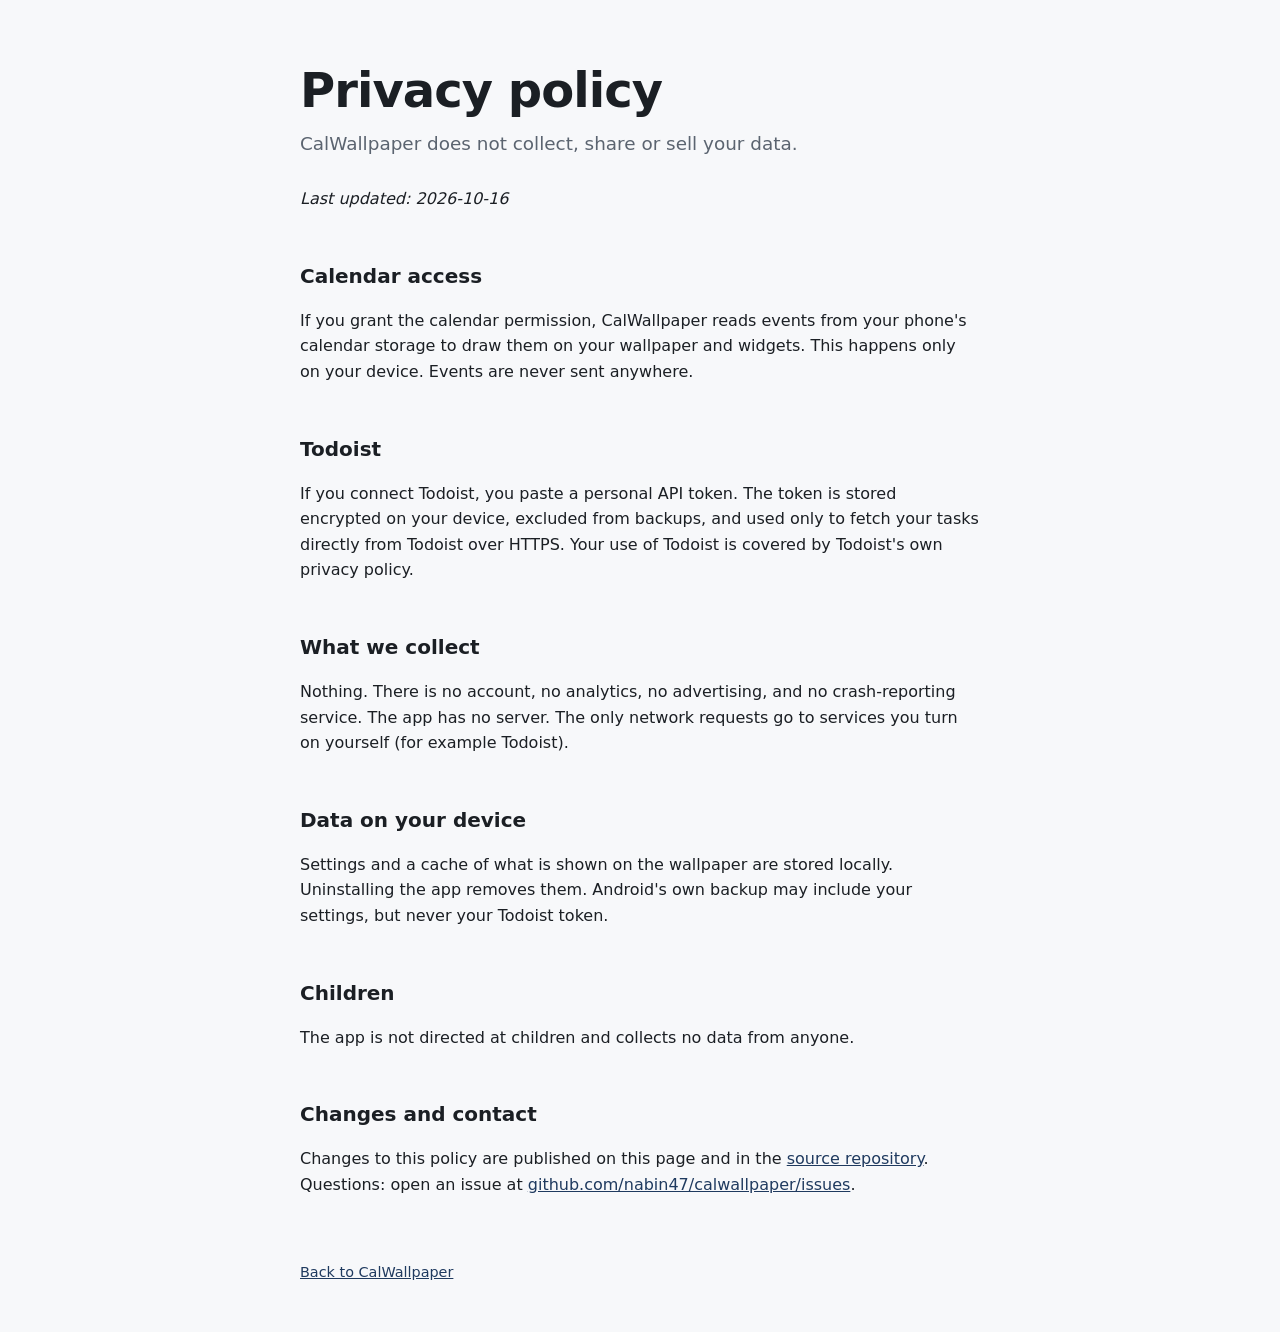
==== site/privacy/index.html @ ff8e667d "feat(site): add landing page with latest-release download and privacy policy Co-Authored-By: Claude " ====
<!doctype html>
<html lang="en">
<head>
  <meta charset="utf-8">
  <meta name="viewport" content="width=device-width, initial-scale=1">
  <title>Privacy policy · CalWallpaper</title>
  <link rel="stylesheet" href="../style.css">
</head>
<body>
  <header>
    <h1>Privacy policy</h1>
    <p class="lead">CalWallpaper does not collect, share or sell your data.</p>
  </header>
  <main>
    <p><em>Last updated: 2026-10-16</em></p>

    <h2>Calendar access</h2>
    <p>If you grant the calendar permission, CalWallpaper reads events from your phone's calendar storage
      to draw them on your wallpaper and widgets. This happens only on your device. Events are never sent anywhere.</p>

    <h2>Todoist</h2>
    <p>If you connect Todoist, you paste a personal API token. The token is stored encrypted on your device,
      excluded from backups, and used only to fetch your tasks directly from Todoist over HTTPS.
      Your use of Todoist is covered by Todoist's own privacy policy.</p>

    <h2>What we collect</h2>
    <p>Nothing. There is no account, no analytics, no advertising, and no crash-reporting service.
      The app has no server. The only network requests go to services you turn on yourself (for example Todoist).</p>

    <h2>Data on your device</h2>
    <p>Settings and a cache of what is shown on the wallpaper are stored locally. Uninstalling the app removes them.
      Android's own backup may include your settings, but never your Todoist token.</p>

    <h2>Children</h2>
    <p>The app is not directed at children and collects no data from anyone.</p>

    <h2>Changes and contact</h2>
    <p>Changes to this policy are published on this page and in the
      <a href="https://github.com/nabin47/calwallpaper">source repository</a>.
      Questions: open an issue at <a href="https://github.com/nabin47/calwallpaper/issues">github.com/nabin47/calwallpaper/issues</a>.</p>
  </main>
  <footer><a href="../">Back to CalWallpaper</a></footer>
</body>
</html>
---- site/style.css ----
:root {
  --bg: #f7f8fa;
  --surface: #ffffff;
  --text: #1b1f24;
  --muted: #5b6470;
  --accent: #1f3a5f;
  --accent-text: #ffffff;
  --border: #e3e6ea;
  color-scheme: light dark;
}

@media (prefers-color-scheme: dark) {
  :root {
    --bg: #0f1216;
    --surface: #171b21;
    --text: #e8eaed;
    --muted: #9aa3ad;
    --accent: #9cc1ee;
    --accent-text: #0f1216;
    --border: #262c34;
  }
}

* { box-sizing: border-box; }

body {
  margin: 0;
  background: var(--bg);
  color: var(--text);
  font-family: system-ui, -apple-system, "Segoe UI", Roboto, sans-serif;
  line-height: 1.6;
}

main, header, footer {
  max-width: 720px;
  margin: 0 auto;
  padding: 0 20px;
}

header { padding-top: 64px; }

h1 { font-size: clamp(2rem, 6vw, 3rem); line-height: 1.1; margin: 0 0 12px; letter-spacing: -0.02em; }
h2 { font-size: 1.25rem; margin: 48px 0 12px; }
p.lead { font-size: 1.15rem; color: var(--muted); margin: 0 0 28px; }

.button {
  display: inline-block;
  background: var(--accent);
  color: var(--accent-text);
  padding: 14px 22px;
  border-radius: 12px;
  font-weight: 600;
  text-decoration: none;
}
.button:focus-visible { outline: 3px solid var(--muted); outline-offset: 3px; }
.meta { color: var(--muted); font-size: 0.9rem; margin-top: 10px; }

.features { list-style: none; padding: 0; display: grid; gap: 12px; }
.features li {
  background: var(--surface);
  border: 1px solid var(--border);
  border-radius: 14px;
  padding: 16px 18px;
}
.features strong { display: block; }
.features span { color: var(--muted); }

a { color: var(--accent); }
footer { padding-top: 48px; padding-bottom: 48px; color: var(--muted); font-size: 0.9rem; }
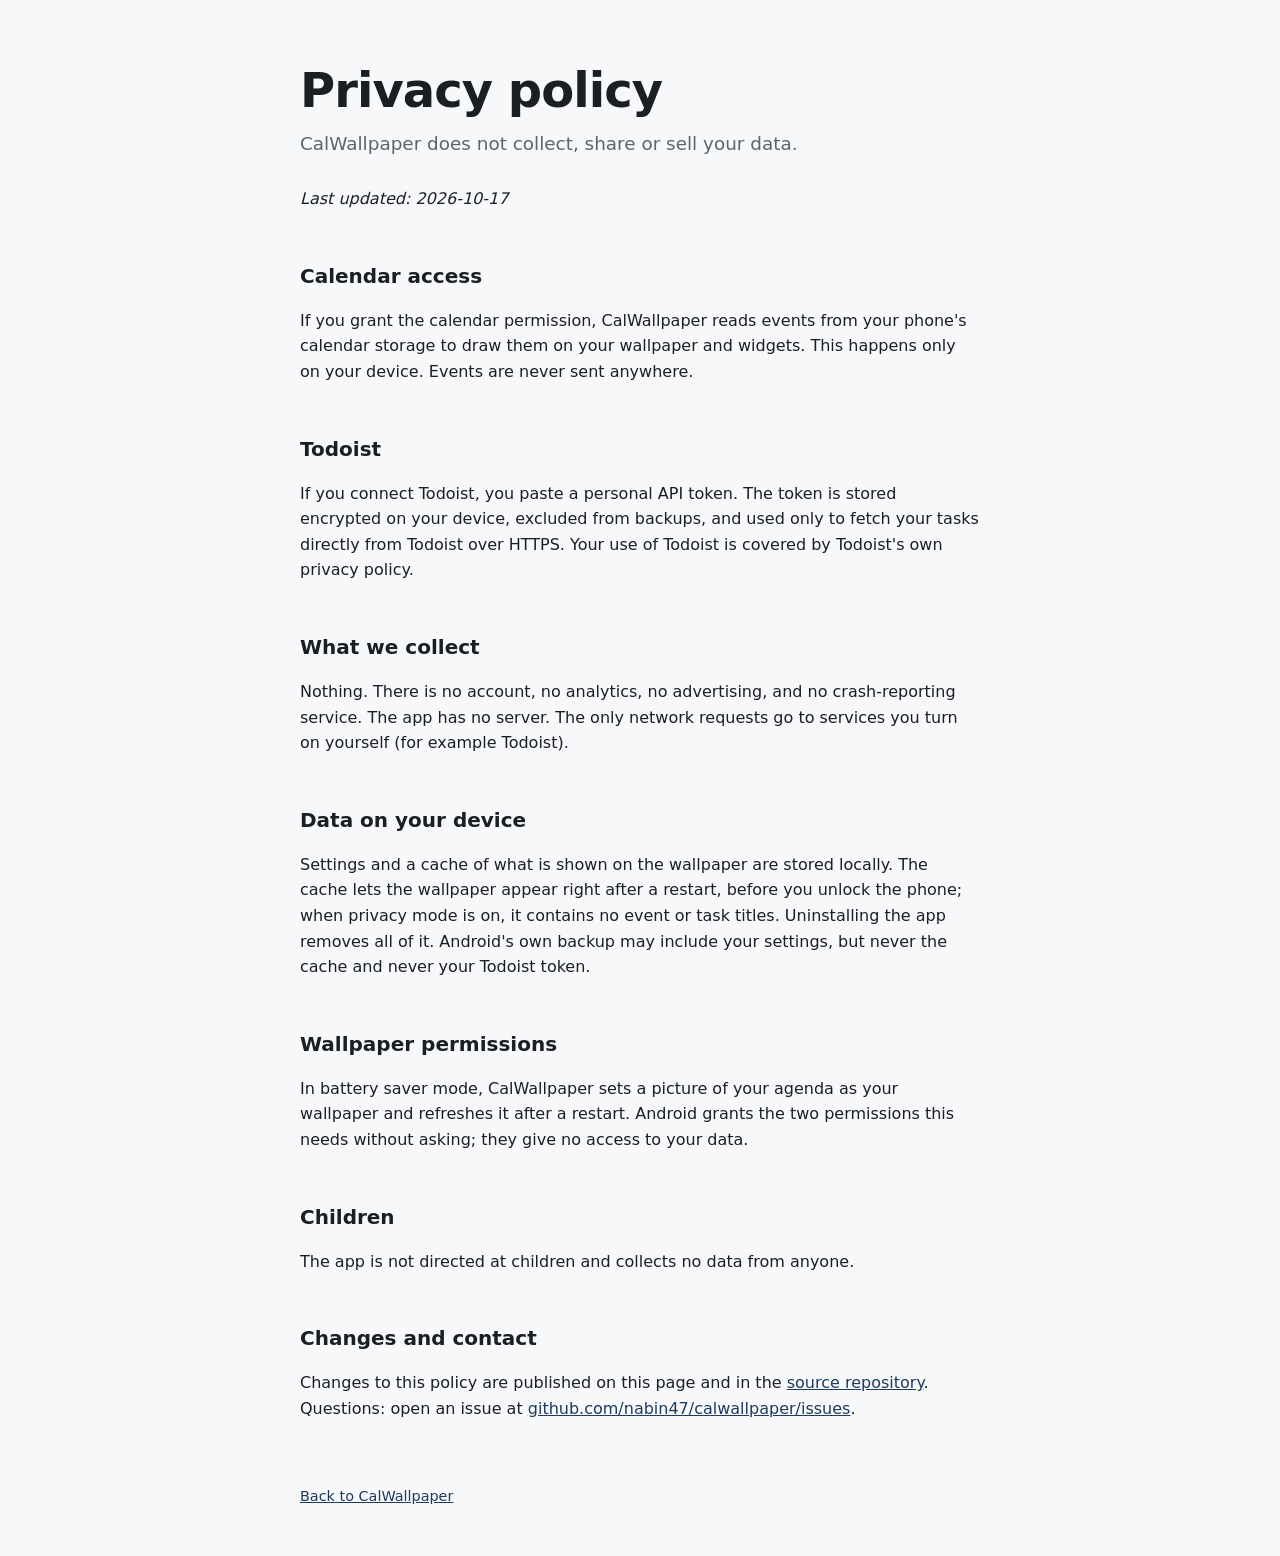
==== commit 2cee18f1: "docs: add ADR 0004, performance guide and release size in CI Co-Authored-By: Claude Opus 5.5 <norepl" ====
--- a/site/privacy/index.html
+++ b/site/privacy/index.html
@@ -12,7 +12,7 @@
     <p class="lead">CalWallpaper does not collect, share or sell your data.</p>
   </header>
   <main>
-    <p><em>Last updated: 2026-10-16</em></p>
+    <p><em>Last updated: 2026-10-17</em></p>
 
     <h2>Calendar access</h2>
     <p>If you grant the calendar permission, CalWallpaper reads events from your phone's calendar storage
@@ -28,8 +28,14 @@
       The app has no server. The only network requests go to services you turn on yourself (for example Todoist).</p>
 
     <h2>Data on your device</h2>
-    <p>Settings and a cache of what is shown on the wallpaper are stored locally. Uninstalling the app removes them.
-      Android's own backup may include your settings, but never your Todoist token.</p>
+    <p>Settings and a cache of what is shown on the wallpaper are stored locally. The cache lets the wallpaper appear
+      right after a restart, before you unlock the phone; when privacy mode is on, it contains no event or task titles.
+      Uninstalling the app removes all of it. Android's own backup may include your settings, but never the cache
+      and never your Todoist token.</p>
+
+    <h2>Wallpaper permissions</h2>
+    <p>In battery saver mode, CalWallpaper sets a picture of your agenda as your wallpaper and refreshes it after a
+      restart. Android grants the two permissions this needs without asking; they give no access to your data.</p>
 
     <h2>Children</h2>
     <p>The app is not directed at children and collects no data from anyone.</p>
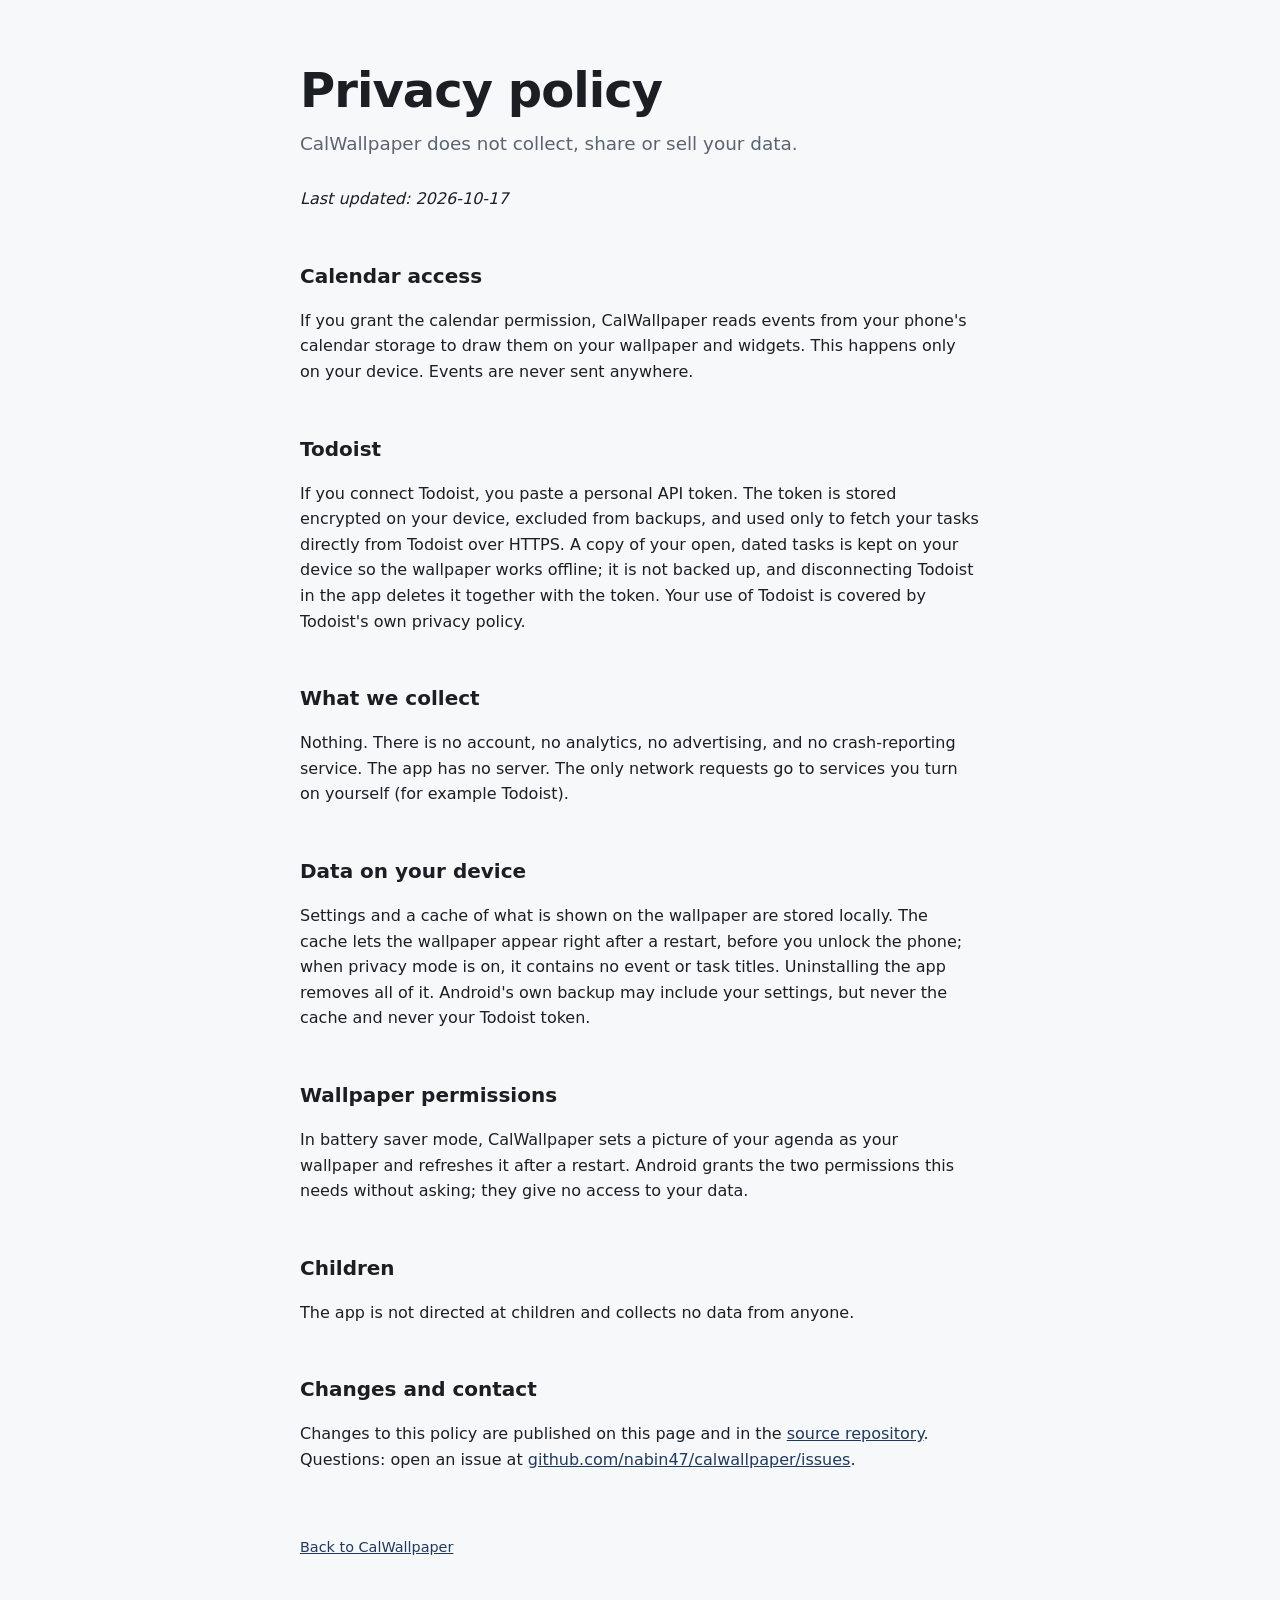
==== commit 8753bf1c: "feat(data): Todoist API v1 source with offline cache and encrypted token - TodoistApi: Ktor client f" ====
--- a/site/privacy/index.html
+++ b/site/privacy/index.html
@@ -21,6 +21,8 @@
     <h2>Todoist</h2>
     <p>If you connect Todoist, you paste a personal API token. The token is stored encrypted on your device,
       excluded from backups, and used only to fetch your tasks directly from Todoist over HTTPS.
+      A copy of your open, dated tasks is kept on your device so the wallpaper works offline; it is not backed
+      up, and disconnecting Todoist in the app deletes it together with the token.
       Your use of Todoist is covered by Todoist's own privacy policy.</p>
 
     <h2>What we collect</h2>
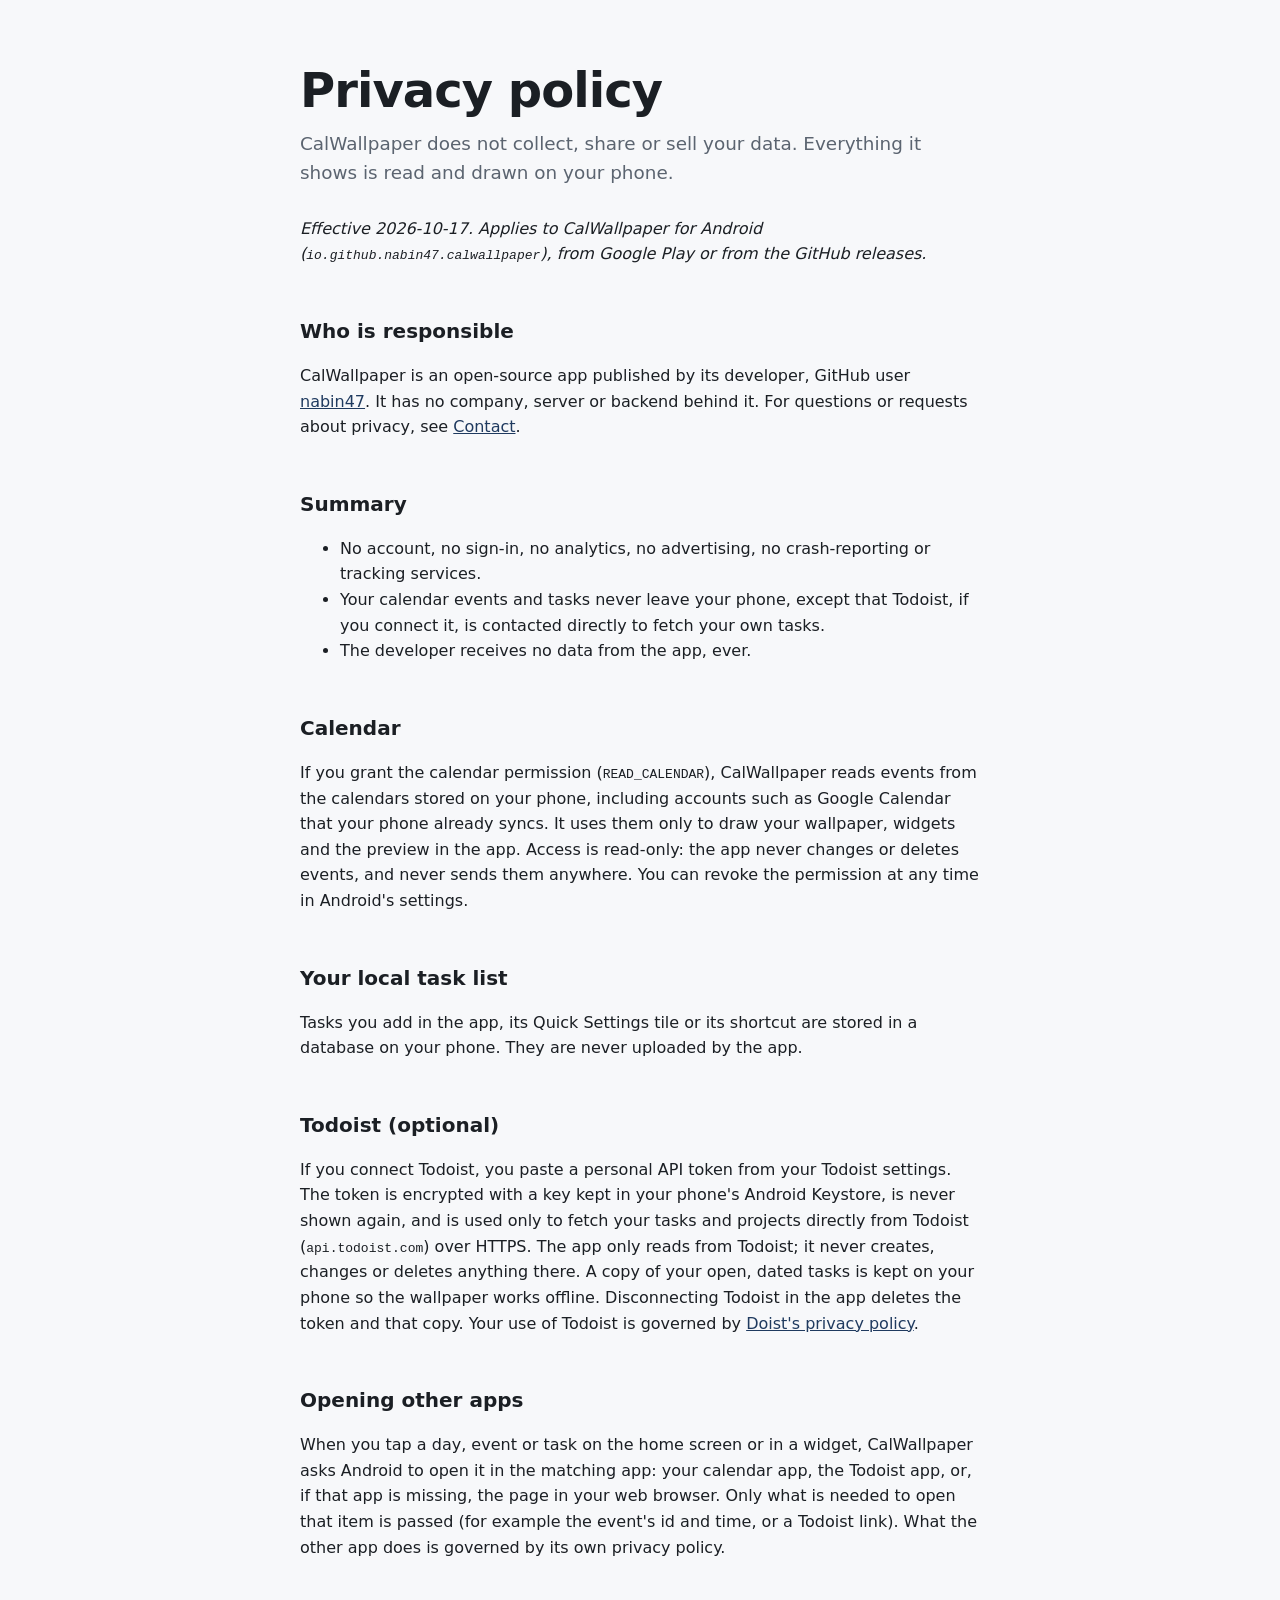
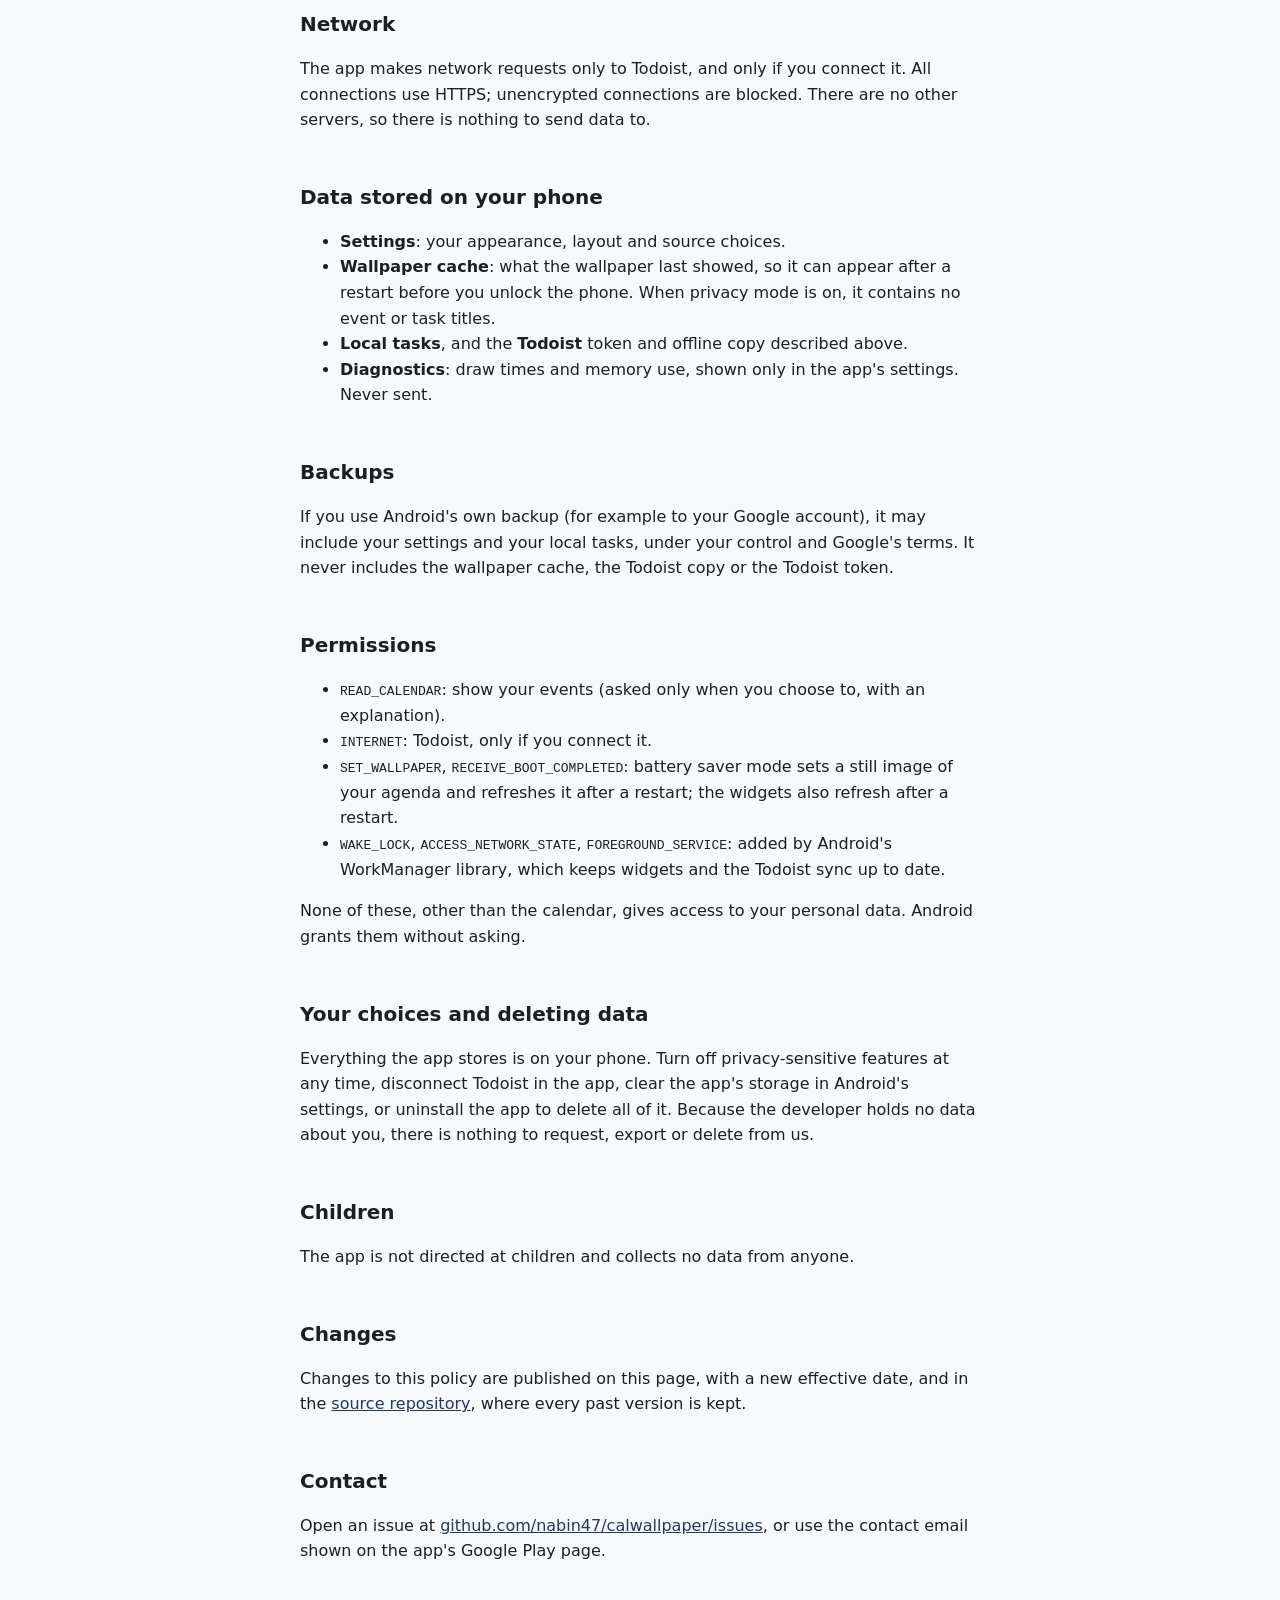
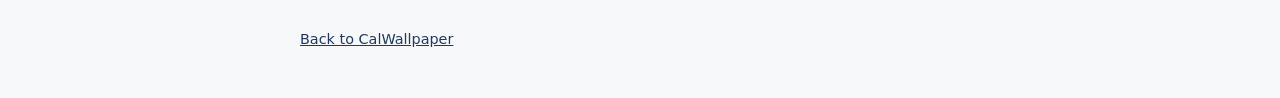
==== commit fc79fc26: "docs(play): Data safety and declaration answers, final privacy policy, working play.yml - docs/play-" ====
--- a/site/privacy/index.html
+++ b/site/privacy/index.html
@@ -4,48 +4,102 @@
   <meta charset="utf-8">
   <meta name="viewport" content="width=device-width, initial-scale=1">
   <title>Privacy policy · CalWallpaper</title>
+  <meta name="description" content="CalWallpaper's privacy policy: no account, no analytics, no ads. Your calendar stays on your phone.">
   <link rel="stylesheet" href="../style.css">
 </head>
 <body>
   <header>
     <h1>Privacy policy</h1>
-    <p class="lead">CalWallpaper does not collect, share or sell your data.</p>
+    <p class="lead">CalWallpaper does not collect, share or sell your data. Everything it shows is read and drawn on
+      your phone.</p>
   </header>
   <main>
-    <p><em>Last updated: 2026-10-17</em></p>
+    <p><em>Effective 2026-10-17. Applies to CalWallpaper for Android (<code>io.github.nabin47.calwallpaper</code>),
+      from Google Play or from the GitHub releases.</em></p>
 
-    <h2>Calendar access</h2>
-    <p>If you grant the calendar permission, CalWallpaper reads events from your phone's calendar storage
-      to draw them on your wallpaper and widgets. This happens only on your device. Events are never sent anywhere.</p>
+    <h2>Who is responsible</h2>
+    <p>CalWallpaper is an open-source app published by its developer, GitHub user
+      <a href="https://github.com/nabin47">nabin47</a>. It has no company, server or backend behind it.
+      For questions or requests about privacy, see <a href="#contact">Contact</a>.</p>
 
-    <h2>Todoist</h2>
-    <p>If you connect Todoist, you paste a personal API token. The token is stored encrypted on your device,
-      excluded from backups, and used only to fetch your tasks directly from Todoist over HTTPS.
-      A copy of your open, dated tasks is kept on your device so the wallpaper works offline; it is not backed
-      up, and disconnecting Todoist in the app deletes it together with the token.
-      Your use of Todoist is covered by Todoist's own privacy policy.</p>
+    <h2>Summary</h2>
+    <ul>
+      <li>No account, no sign-in, no analytics, no advertising, no crash-reporting or tracking services.</li>
+      <li>Your calendar events and tasks never leave your phone, except that Todoist, if you connect it, is
+        contacted directly to fetch your own tasks.</li>
+      <li>The developer receives no data from the app, ever.</li>
+    </ul>
 
-    <h2>What we collect</h2>
-    <p>Nothing. There is no account, no analytics, no advertising, and no crash-reporting service.
-      The app has no server. The only network requests go to services you turn on yourself (for example Todoist).</p>
+    <h2>Calendar</h2>
+    <p>If you grant the calendar permission (<code>READ_CALENDAR</code>), CalWallpaper reads events from the
+      calendars stored on your phone, including accounts such as Google Calendar that your phone already syncs.
+      It uses them only to draw your wallpaper, widgets and the preview in the app. Access is read-only: the app
+      never changes or deletes events, and never sends them anywhere. You can revoke the permission at any time in
+      Android's settings.</p>
 
-    <h2>Data on your device</h2>
-    <p>Settings and a cache of what is shown on the wallpaper are stored locally. The cache lets the wallpaper appear
-      right after a restart, before you unlock the phone; when privacy mode is on, it contains no event or task titles.
-      Uninstalling the app removes all of it. Android's own backup may include your settings, but never the cache
-      and never your Todoist token.</p>
+    <h2>Your local task list</h2>
+    <p>Tasks you add in the app, its Quick Settings tile or its shortcut are stored in a database on your phone.
+      They are never uploaded by the app.</p>
 
-    <h2>Wallpaper permissions</h2>
-    <p>In battery saver mode, CalWallpaper sets a picture of your agenda as your wallpaper and refreshes it after a
-      restart. Android grants the two permissions this needs without asking; they give no access to your data.</p>
+    <h2>Todoist (optional)</h2>
+    <p>If you connect Todoist, you paste a personal API token from your Todoist settings. The token is encrypted
+      with a key kept in your phone's Android Keystore, is never shown again, and is used only to fetch your tasks
+      and projects directly from Todoist (<code>api.todoist.com</code>) over HTTPS. The app only reads from Todoist;
+      it never creates, changes or deletes anything there. A copy of your open, dated tasks is kept on your phone
+      so the wallpaper works offline. Disconnecting Todoist in the app deletes the token and that copy. Your use of
+      Todoist is governed by <a href="https://doist.com/privacy">Doist's privacy policy</a>.</p>
+
+    <h2>Opening other apps</h2>
+    <p>When you tap a day, event or task on the home screen or in a widget, CalWallpaper asks Android to open it in
+      the matching app: your calendar app, the Todoist app, or, if that app is missing, the page in your web
+      browser. Only what is needed to open that item is passed (for example the event's id and time, or a Todoist
+      link). What the other app does is governed by its own privacy policy.</p>
+
+    <h2>Network</h2>
+    <p>The app makes network requests only to Todoist, and only if you connect it. All connections use HTTPS;
+      unencrypted connections are blocked. There are no other servers, so there is nothing to send data to.</p>
+
+    <h2>Data stored on your phone</h2>
+    <ul>
+      <li><strong>Settings</strong>: your appearance, layout and source choices.</li>
+      <li><strong>Wallpaper cache</strong>: what the wallpaper last showed, so it can appear after a restart before
+        you unlock the phone. When privacy mode is on, it contains no event or task titles.</li>
+      <li><strong>Local tasks</strong>, and the <strong>Todoist</strong> token and offline copy described above.</li>
+      <li><strong>Diagnostics</strong>: draw times and memory use, shown only in the app's settings. Never sent.</li>
+    </ul>
+
+    <h2>Backups</h2>
+    <p>If you use Android's own backup (for example to your Google account), it may include your settings and your
+      local tasks, under your control and Google's terms. It never includes the wallpaper cache, the Todoist copy
+      or the Todoist token.</p>
+
+    <h2>Permissions</h2>
+    <ul>
+      <li><code>READ_CALENDAR</code>: show your events (asked only when you choose to, with an explanation).</li>
+      <li><code>INTERNET</code>: Todoist, only if you connect it.</li>
+      <li><code>SET_WALLPAPER</code>, <code>RECEIVE_BOOT_COMPLETED</code>: battery saver mode sets a still image of
+        your agenda and refreshes it after a restart; the widgets also refresh after a restart.</li>
+      <li><code>WAKE_LOCK</code>, <code>ACCESS_NETWORK_STATE</code>, <code>FOREGROUND_SERVICE</code>: added by
+        Android's WorkManager library, which keeps widgets and the Todoist sync up to date.</li>
+    </ul>
+    <p>None of these, other than the calendar, gives access to your personal data. Android grants them without
+      asking.</p>
+
+    <h2>Your choices and deleting data</h2>
+    <p>Everything the app stores is on your phone. Turn off privacy-sensitive features at any time, disconnect
+      Todoist in the app, clear the app's storage in Android's settings, or uninstall the app to delete all of it.
+      Because the developer holds no data about you, there is nothing to request, export or delete from us.</p>
 
     <h2>Children</h2>
     <p>The app is not directed at children and collects no data from anyone.</p>
 
-    <h2>Changes and contact</h2>
-    <p>Changes to this policy are published on this page and in the
-      <a href="https://github.com/nabin47/calwallpaper">source repository</a>.
-      Questions: open an issue at <a href="https://github.com/nabin47/calwallpaper/issues">github.com/nabin47/calwallpaper/issues</a>.</p>
+    <h2>Changes</h2>
+    <p>Changes to this policy are published on this page, with a new effective date, and in the
+      <a href="https://github.com/nabin47/calwallpaper">source repository</a>, where every past version is kept.</p>
+
+    <h2 id="contact">Contact</h2>
+    <p>Open an issue at <a href="https://github.com/nabin47/calwallpaper/issues">github.com/nabin47/calwallpaper/issues</a>,
+      or use the contact email shown on the app's Google Play page.</p>
   </main>
   <footer><a href="../">Back to CalWallpaper</a></footer>
 </body>
